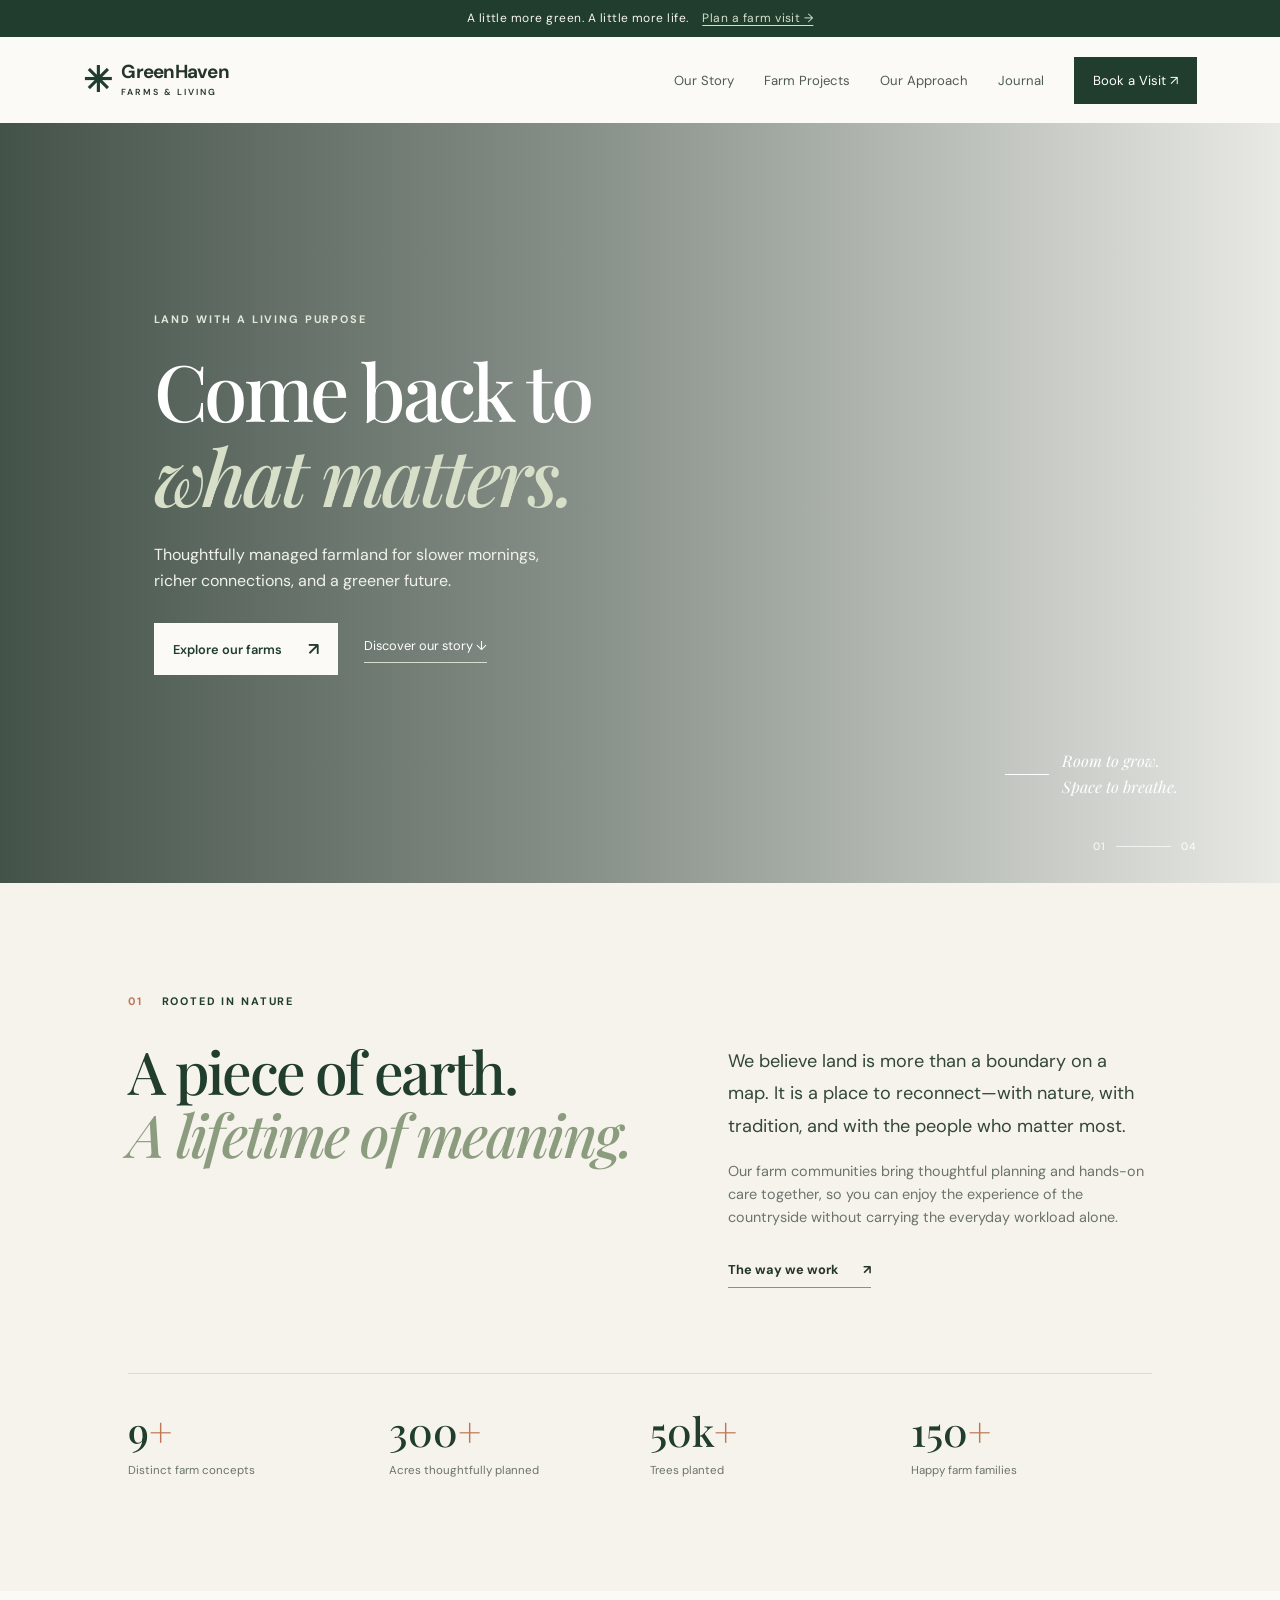
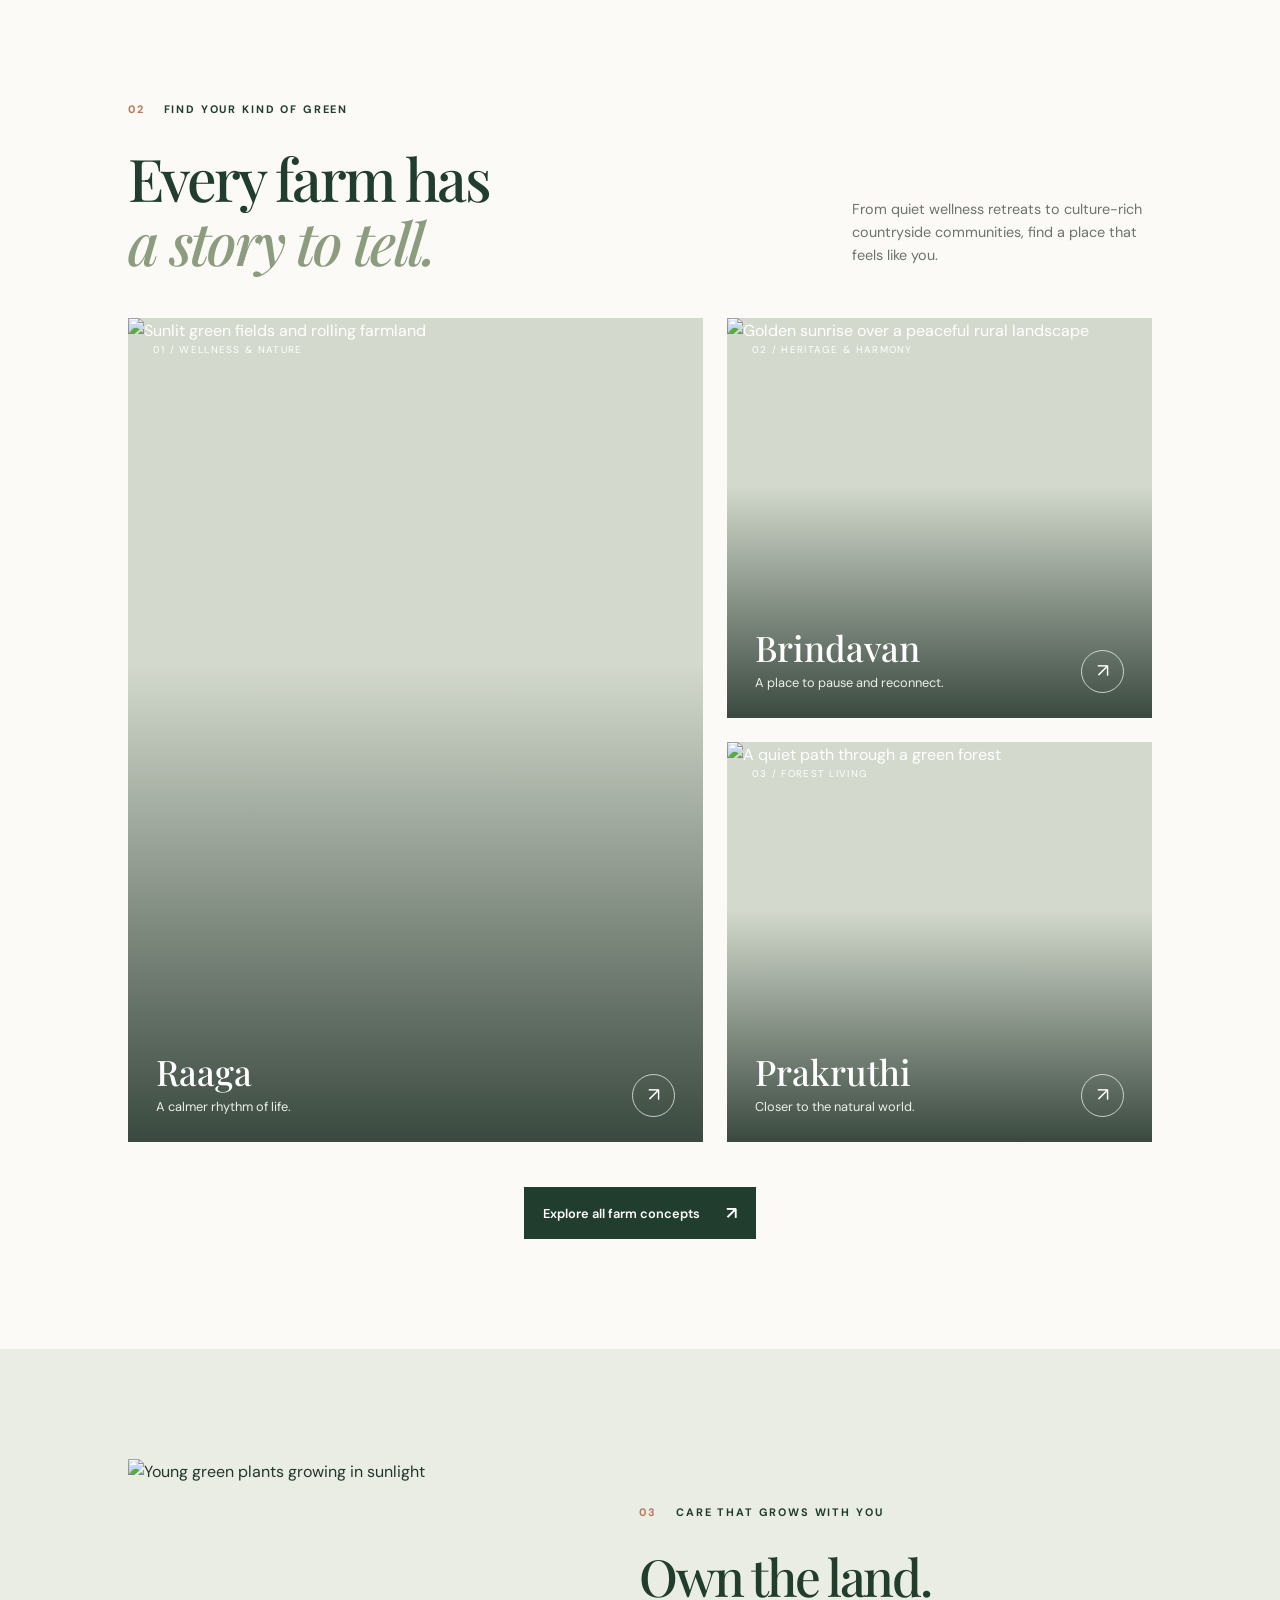
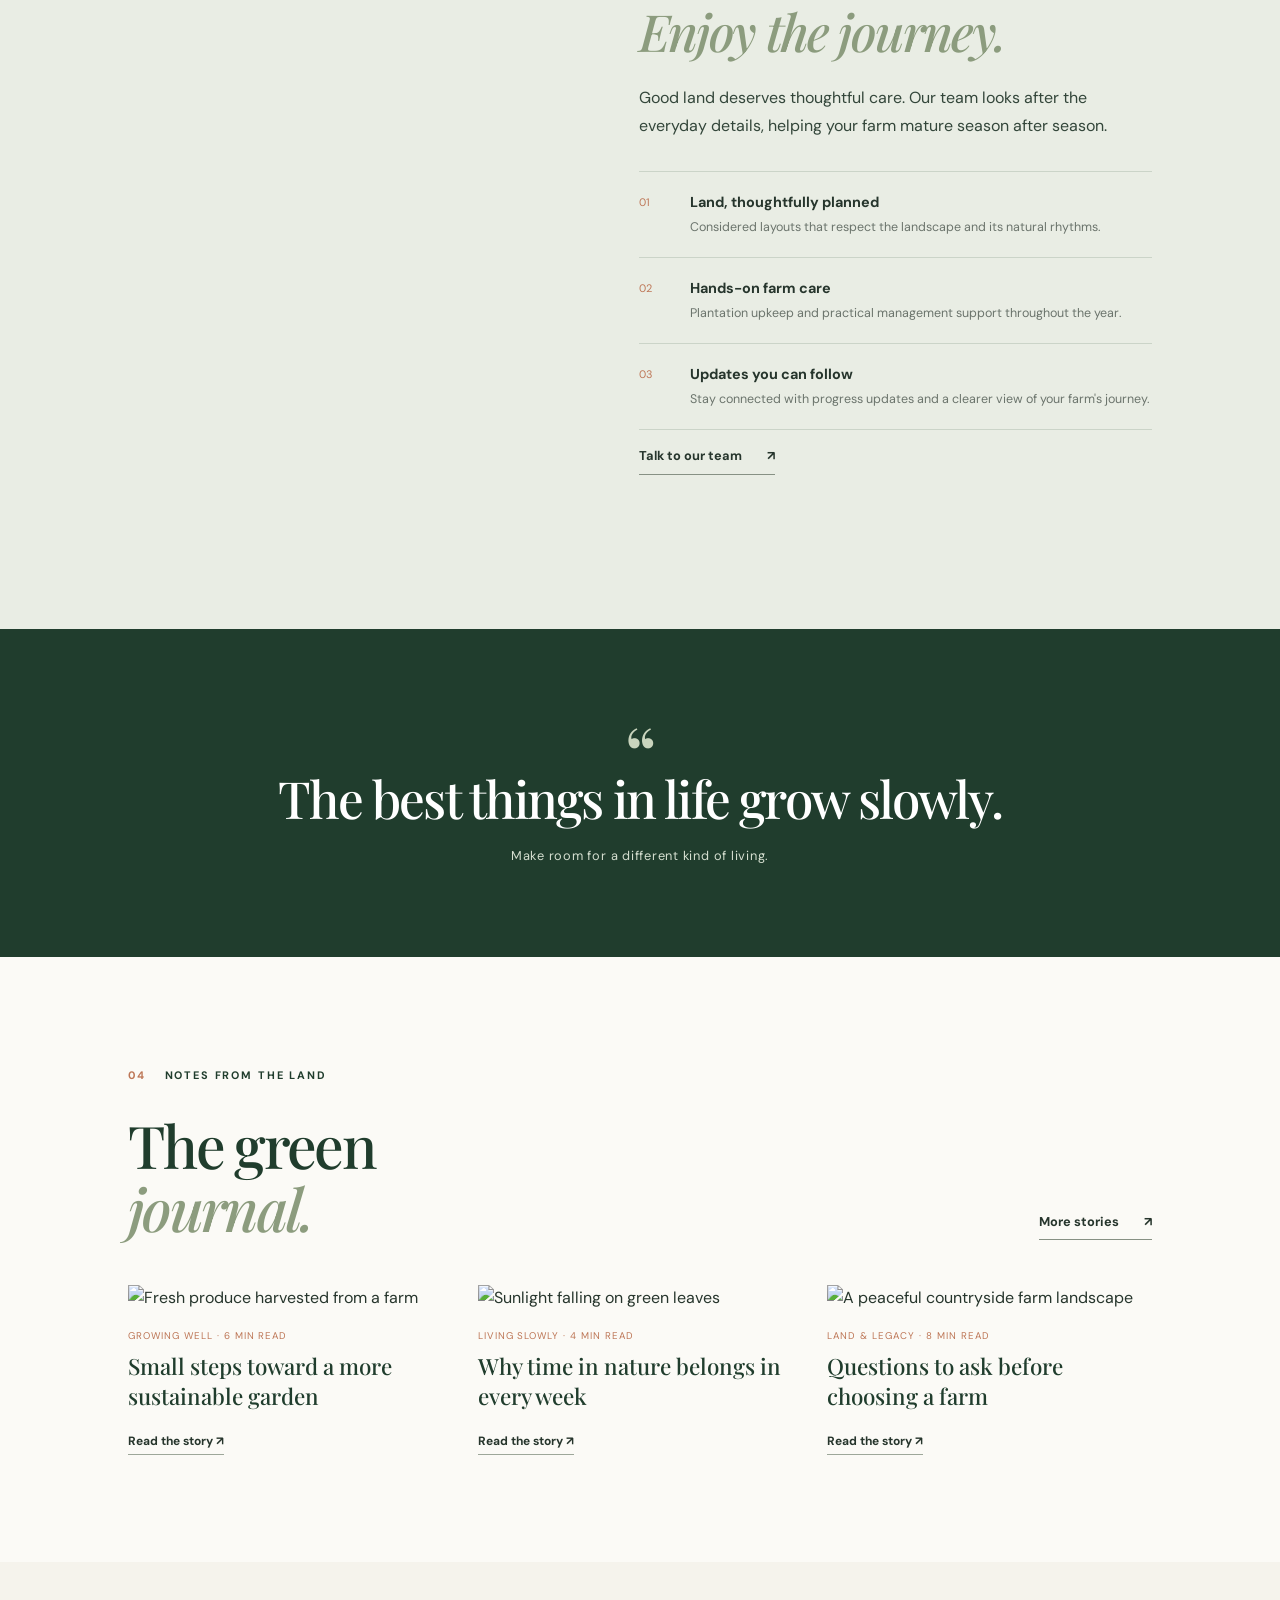
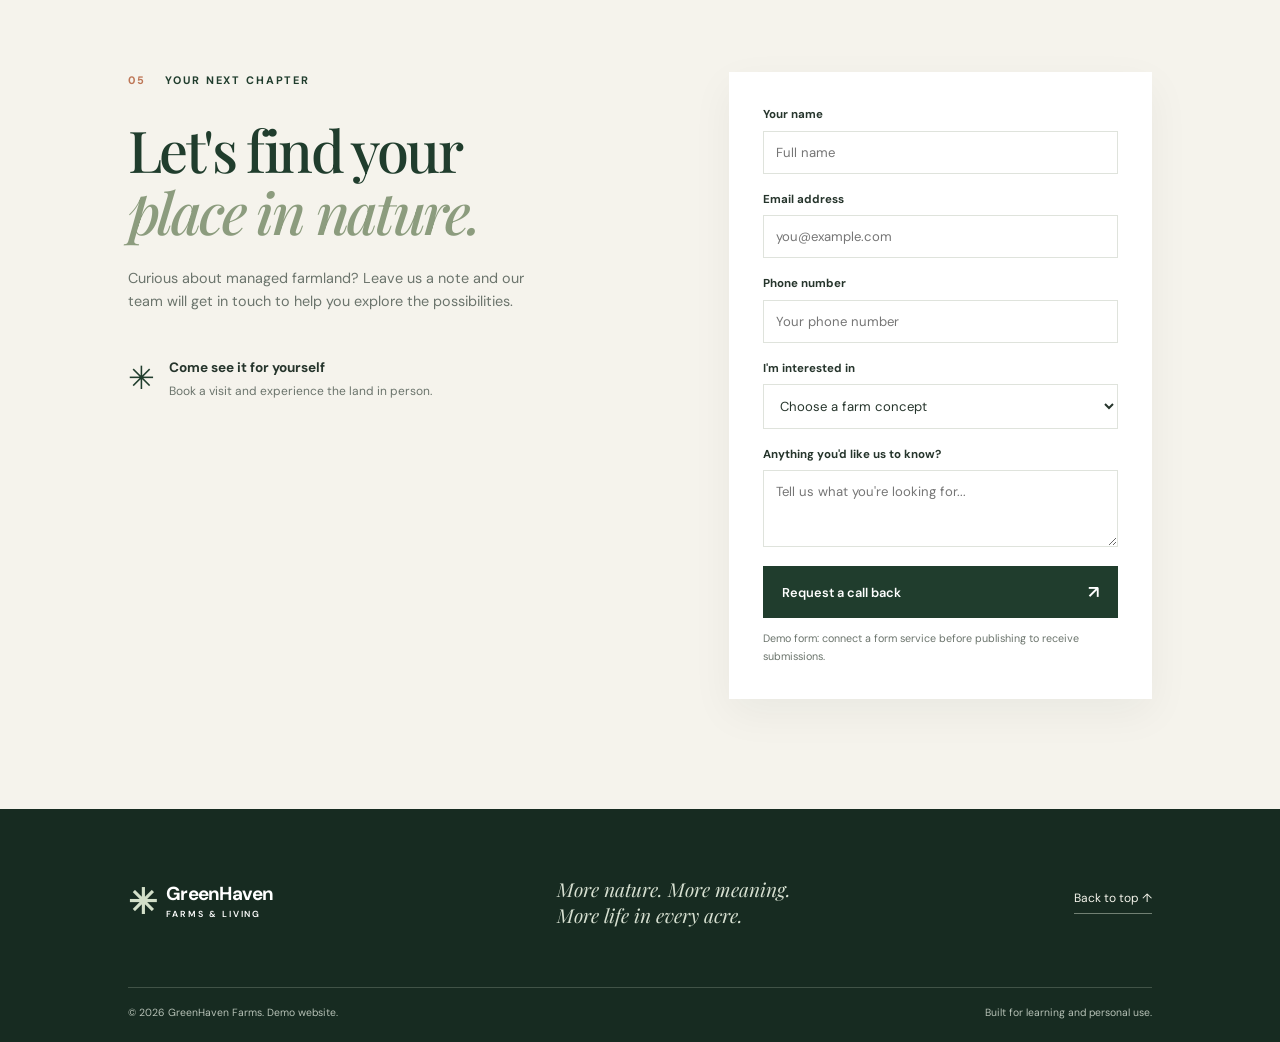
==== index.html @ 7ac8c63b "Add files via upload" ====
<!doctype html>
<html lang="en">
<head>
  <meta charset="utf-8">
  <meta name="viewport" content="width=device-width, initial-scale=1">
  <meta name="description" content="Discover thoughtfully managed farmland, nature-inspired living, and sustainable communities.">
  <title>GreenHaven Farms | A Life Closer to Nature</title>
  <link rel="preconnect" href="https://fonts.googleapis.com">
  <link rel="preconnect" href="https://fonts.gstatic.com" crossorigin>
  <link href="https://fonts.googleapis.com/css2?family=DM+Sans:wght@400;500;600;700&family=Playfair+Display:wght@500;600;700&display=swap" rel="stylesheet">
  <link rel="stylesheet" href="style.css">
</head>
<body>
  <div class="announcement">A little more green. A little more life. <a href="#contact">Plan a farm visit →</a></div>
  <header class="site-header">
    <a class="brand" href="#home" aria-label="GreenHaven Farms home"><span class="brand-mark">✳</span><span>GreenHaven<span class="brand-sub">FARMS & LIVING</span></span></a>
    <button class="menu-toggle" aria-label="Toggle navigation" aria-expanded="false">☰</button>
    <nav class="nav-links" aria-label="Main navigation">
      <a href="#story">Our Story</a><a href="#projects">Farm Projects</a><a href="#approach">Our Approach</a><a href="#journal">Journal</a><a class="nav-cta" href="#contact">Book a Visit ↗</a>
    </nav>
  </header>
  <main>
    <section class="hero" id="home">
      <div class="hero-overlay"></div>
      <div class="hero-content">
        <p class="eyebrow light">LAND WITH A LIVING PURPOSE</p>
        <h1>Come back to<br><em>what matters.</em></h1>
        <p class="hero-copy">Thoughtfully managed farmland for slower mornings, richer connections, and a greener future.</p>
        <div class="hero-actions"><a class="button button-light" href="#projects">Explore our farms <span>↗</span></a><a class="text-link light-link" href="#story">Discover our story ↓</a></div>
      </div>
      <div class="hero-note"><span class="note-line"></span><span>Room to grow.<br>Space to breathe.</span></div>
      <div class="hero-index">01 <span></span> 04</div>
    </section>

    <section class="intro section" id="story">
      <div class="section-kicker"><span>01</span> ROOTED IN NATURE</div>
      <div class="intro-grid"><div><h2>A piece of earth.<br><em>A lifetime of meaning.</em></h2></div><div class="intro-text"><p class="lead">We believe land is more than a boundary on a map. It is a place to reconnect—with nature, with tradition, and with the people who matter most.</p><p>Our farm communities bring thoughtful planning and hands-on care together, so you can enjoy the experience of the countryside without carrying the everyday workload alone.</p><a class="underlined-link" href="#approach">The way we work <span>↗</span></a></div></div>
      <div class="stats"><div><strong>9<span>+</span></strong><span>Distinct farm concepts</span></div><div><strong>300<span>+</span></strong><span>Acres thoughtfully planned</span></div><div><strong>50k<span>+</span></strong><span>Trees planted</span></div><div><strong>150<span>+</span></strong><span>Happy farm families</span></div></div>
    </section>

    <section class="projects section" id="projects">
      <div class="section-heading"><div><div class="section-kicker"><span>02</span> FIND YOUR KIND OF GREEN</div><h2>Every farm has<br><em>a story to tell.</em></h2></div><p>From quiet wellness retreats to culture-rich countryside communities, find a place that feels like you.</p></div>
      <div class="project-grid">
        <article class="project-card project-large"><img src="https://images.unsplash.com/photo-1500382017468-9049fed747ef?auto=format&fit=crop&w=1400&q=85" alt="Sunlit green fields and rolling farmland"><div class="project-label">01 / WELLNESS & NATURE</div><div class="project-info"><div><h3>Raaga</h3><p>A calmer rhythm of life.</p></div><a href="#contact" aria-label="Ask about Raaga">↗</a></div></article>
        <article class="project-card"><img src="https://images.unsplash.com/photo-1470252649378-9c29740c9fa8?auto=format&fit=crop&w=1000&q=85" alt="Golden sunrise over a peaceful rural landscape"><div class="project-label">02 / HERITAGE & HARMONY</div><div class="project-info"><div><h3>Brindavan</h3><p>A place to pause and reconnect.</p></div><a href="#contact" aria-label="Ask about Brindavan">↗</a></div></article>
        <article class="project-card"><img src="https://images.unsplash.com/photo-1448375240586-882707db888b?auto=format&fit=crop&w=1000&q=85" alt="A quiet path through a green forest"><div class="project-label">03 / FOREST LIVING</div><div class="project-info"><div><h3>Prakruthi</h3><p>Closer to the natural world.</p></div><a href="#contact" aria-label="Ask about Prakruthi">↗</a></div></article>
      </div>
      <div class="center-action"><a class="button button-dark" href="#contact">Explore all farm concepts <span>↗</span></a></div>
    </section>

    <section class="approach section" id="approach"><div class="approach-image"><img src="https://images.unsplash.com/photo-1501004318641-b39e6451bec6?auto=format&fit=crop&w=1200&q=85" alt="Young green plants growing in sunlight"></div><div class="approach-content"><div class="section-kicker"><span>03</span> CARE THAT GROWS WITH YOU</div><h2>Own the land.<br><em>Enjoy the journey.</em></h2><p class="lead">Good land deserves thoughtful care. Our team looks after the everyday details, helping your farm mature season after season.</p><div class="benefit-list"><div><span>01</span><div><h3>Land, thoughtfully planned</h3><p>Considered layouts that respect the landscape and its natural rhythms.</p></div></div><div><span>02</span><div><h3>Hands-on farm care</h3><p>Plantation upkeep and practical management support throughout the year.</p></div></div><div><span>03</span><div><h3>Updates you can follow</h3><p>Stay connected with progress updates and a clearer view of your farm's journey.</p></div></div></div><a class="underlined-link" href="#contact">Talk to our team <span>↗</span></a></div></section>

    <section class="quote-band"><div class="quote-symbol">“</div><blockquote>The best things in life grow slowly.</blockquote><p>Make room for a different kind of living.</p></section>

    <section class="journal section" id="journal"><div class="section-heading"><div><div class="section-kicker"><span>04</span> NOTES FROM THE LAND</div><h2>The green<br><em>journal.</em></h2></div><a class="underlined-link" href="#contact">More stories <span>↗</span></a></div><div class="journal-grid"><article><img src="https://images.unsplash.com/photo-1464226184884-fa280b87c399?auto=format&fit=crop&w=900&q=80" alt="Fresh produce harvested from a farm"><p class="article-meta">GROWING WELL · 6 MIN READ</p><h3>Small steps toward a more sustainable garden</h3><a href="#contact">Read the story ↗</a></article><article><img src="https://images.unsplash.com/photo-1497250681960-ef046c08a56e?auto=format&fit=crop&w=900&q=80" alt="Sunlight falling on green leaves"><p class="article-meta">LIVING SLOWLY · 4 MIN READ</p><h3>Why time in nature belongs in every week</h3><a href="#contact">Read the story ↗</a></article><article><img src="https://images.unsplash.com/photo-1500595046743-cd271d694d30?auto=format&fit=crop&w=900&q=80" alt="A peaceful countryside farm landscape"><p class="article-meta">LAND & LEGACY · 8 MIN READ</p><h3>Questions to ask before choosing a farm</h3><a href="#contact">Read the story ↗</a></article></div></section>

    <section class="contact section" id="contact"><div class="contact-copy"><div class="section-kicker"><span>05</span> YOUR NEXT CHAPTER</div><h2>Let's find your<br><em>place in nature.</em></h2><p>Curious about managed farmland? Leave us a note and our team will get in touch to help you explore the possibilities.</p><div class="contact-detail"><span>✳</span><div><strong>Come see it for yourself</strong><p>Book a visit and experience the land in person.</p></div></div></div><form class="contact-form" id="visit-form"><label for="name">Your name</label><input id="name" name="name" required placeholder="Full name"><label for="email">Email address</label><input id="email" name="email" type="email" required placeholder="you@example.com"><label for="phone">Phone number</label><input id="phone" name="phone" type="tel" placeholder="Your phone number"><label for="interest">I'm interested in</label><select id="interest" name="interest"><option value="">Choose a farm concept</option><option>Raaga</option><option>Brindavan</option><option>Prakruthi</option><option>Other / not sure yet</option></select><label for="message">Anything you'd like us to know?</label><textarea id="message" name="message" rows="3" placeholder="Tell us what you're looking for..."></textarea><button class="button button-dark form-submit" type="submit">Request a call back <span>↗</span></button><p class="form-note" id="form-note">Demo form: connect a form service before publishing to receive submissions.</p></form></section>
  </main>
  <footer class="footer"><div class="footer-top"><a class="brand brand-footer" href="#home"><span class="brand-mark">✳</span><span>GreenHaven<span class="brand-sub">FARMS & LIVING</span></span></a><p>More nature. More meaning.<br>More life in every acre.</p><a class="back-top" href="#home">Back to top ↑</a></div><div class="footer-bottom"><span>© <span id="year"></span> GreenHaven Farms. Demo website.</span><span>Built for learning and personal use.</span></div></footer>
  <script src="script.js"></script>
</body>
</html>
---- style.css ----
:root{--forest:#203d2d;--deep:#172b21;--sage:#dce4d5;--cream:#f5f3ec;--paper:#fbfaf6;--clay:#bd7656;--ink:#26352c;--muted:#6b746c;--line:#d8ddd4;--serif:'Playfair Display',Georgia,serif;--sans:'DM Sans',Arial,sans-serif}*{box-sizing:border-box}html{scroll-behavior:smooth}body{margin:0;background:var(--paper);color:var(--ink);font-family:var(--sans);line-height:1.6}a{color:inherit;text-decoration:none}.announcement{background:var(--forest);color:#f7f5ed;text-align:center;font-size:.75rem;letter-spacing:.04em;padding:9px 16px}.announcement a{margin-left:10px;color:#d6e0cb;text-decoration:underline;text-underline-offset:3px}.site-header{height:86px;padding:0 6.5%;display:flex;align-items:center;justify-content:space-between;background:var(--paper);position:relative;z-index:5}.brand{display:flex;gap:10px;align-items:center;font-weight:700;font-size:1.18rem;letter-spacing:-.04em;line-height:1.1}.brand-mark{display:grid;place-items:center;color:var(--forest);font-size:2.2rem}.brand-sub{display:block;font-size:.55rem;letter-spacing:.22em;font-weight:600;margin-top:5px}.nav-links{display:flex;align-items:center;gap:30px;font-size:.82rem}.nav-links>a:not(.nav-cta){color:#4e5b51}.nav-links>a:hover,.underlined-link:hover{color:var(--clay)}.nav-cta{background:var(--forest);color:white;padding:13px 19px}.menu-toggle{display:none;border:0;background:none;font-size:1.6rem;color:var(--forest)}.hero{min-height:640px;height:min(77vw,760px);max-height:800px;position:relative;background:url('https://images.unsplash.com/photo-1470071459604-3b5ec3a7fe05?auto=format&fit=crop&w=2200&q=90') center 53%/cover;display:flex;align-items:center;color:white}.hero-overlay{position:absolute;inset:0;background:linear-gradient(90deg,rgba(16,35,24,.78) 0%,rgba(16,35,24,.49) 46%,rgba(16,35,24,.08) 100%)}.hero-content{position:relative;margin-left:12%;max-width:610px;padding:60px 24px 80px 0}.eyebrow,.section-kicker{font-size:.68rem;letter-spacing:.17em;font-weight:700}.eyebrow{color:#e2e8d9;margin:0 0 20px}.hero h1,.section h2{font-family:var(--serif);font-weight:500;letter-spacing:-.045em;line-height:1.08;font-size:clamp(3.3rem,6.1vw,6rem);margin:0}.hero h1 em,.section h2 em{font-weight:500;color:#d7dfc8}.hero-copy{font-size:1rem;max-width:420px;color:#f1f2e9;margin:25px 0 30px}.hero-actions{display:flex;align-items:center;gap:26px;flex-wrap:wrap}.button{display:inline-flex;align-items:center;justify-content:space-between;gap:26px;padding:15px 19px;font:600 .8rem var(--sans);border:0;cursor:pointer;transition:transform .2s,background .2s}.button:hover{transform:translateY(-2px)}.button-light{background:var(--paper);color:var(--forest)}.button-dark{background:var(--forest);color:white}.button span{font-size:1.1rem}.text-link{font-size:.8rem;border-bottom:1px solid;padding-bottom:5px}.light-link{border-color:#d6dece;color:white}.hero-note{position:absolute;right:8%;bottom:11%;display:flex;align-items:center;gap:13px;font-family:var(--serif);font-style:italic;font-size:1rem}.note-line{width:44px;height:1px;background:#fff}.hero-index{position:absolute;right:6.5%;bottom:28px;font-size:.67rem;letter-spacing:.1em;display:flex;align-items:center;gap:10px}.hero-index span{width:55px;height:1px;background:rgba(255,255,255,.7)}.section{padding:110px 10%}.intro{background:var(--cream)}.section-kicker{color:var(--forest);margin-bottom:28px}.section-kicker span{color:var(--clay);margin-right:14px}.intro-grid{display:grid;grid-template-columns:1.1fr .9fr;gap:8%;align-items:start}.section h2{font-size:clamp(2.6rem,4.6vw,4.7rem);color:var(--forest)}.section h2 em{color:#8c9c7e}.intro-text{padding-top:6px;max-width:500px}.lead{font-size:1.13rem;line-height:1.8;color:#33463a;margin-top:0}.intro-text>p:not(.lead){color:var(--muted);font-size:.9rem}.underlined-link{display:inline-flex;gap:25px;align-items:center;margin-top:16px;padding-bottom:7px;border-bottom:1px solid #879184;font-size:.8rem;font-weight:700}.stats{display:grid;grid-template-columns:repeat(4,1fr);margin-top:85px;border-top:1px solid var(--line);padding-top:30px;gap:20px}.stats div{display:flex;flex-direction:column;gap:5px}.stats strong{font:500 2.5rem var(--serif);color:var(--forest)}.stats strong span{color:var(--clay)}.stats div>span{font-size:.72rem;color:var(--muted)}.projects{background:var(--paper)}.section-heading{display:flex;justify-content:space-between;align-items:end;gap:35px;margin-bottom:45px}.section-heading>p{max-width:300px;color:var(--muted);font-size:.9rem;margin:0 0 6px}.project-grid{display:grid;grid-template-columns:1.15fr .85fr;gap:24px}.project-card{height:400px;position:relative;overflow:hidden;background:#d3d9cd;color:white}.project-large{grid-row:span 2;height:824px}.project-card:after{content:"";position:absolute;inset:0;background:linear-gradient(0deg,rgba(15,33,23,.78),transparent 58%)}.project-card img{width:100%;height:100%;object-fit:cover;transition:transform .6s}.project-card:hover img{transform:scale(1.04)}.project-label{position:absolute;z-index:1;top:24px;left:25px;font-size:.62rem;letter-spacing:.13em}.project-info{position:absolute;z-index:1;bottom:25px;left:28px;right:28px;display:flex;align-items:end;justify-content:space-between}.project-info h3{font:500 2.2rem var(--serif);margin:0}.project-info p{font-size:.8rem;margin:2px 0 0;color:#edf0e9}.project-info>a{border:1px solid rgba(255,255,255,.7);width:43px;height:43px;display:grid;place-items:center;border-radius:50%;font-size:1.2rem;transition:background .2s}.project-info>a:hover{background:white;color:var(--forest)}.center-action{text-align:center;margin-top:45px}.approach{background:#e9ede4;display:grid;grid-template-columns:.9fr 1.1fr;gap:9%;align-items:center}.approach-image{height:660px;position:relative}.approach-image img{width:100%;height:100%;object-fit:cover}.approach-content h2{font-size:clamp(2.7rem,4vw,4.2rem)}.approach-content>.lead{margin:24px 0 30px;font-size:1rem}.benefit-list{border-top:1px solid #cbd4c8;margin-top:28px}.benefit-list>div{display:grid;grid-template-columns:36px 1fr;gap:15px;padding:19px 0;border-bottom:1px solid #cbd4c8}.benefit-list>div>span{font-size:.68rem;color:var(--clay);padding-top:3px}.benefit-list h3{font-size:.9rem;margin:0 0 4px}.benefit-list p{font-size:.78rem;color:var(--muted);margin:0}.quote-band{text-align:center;background:var(--forest);color:white;padding:70px 20px 78px}.quote-symbol{font:5rem var(--serif);height:65px;color:#c9d4bd}.quote-band blockquote{font:500 clamp(2rem,4vw,3.8rem) var(--serif);letter-spacing:-.035em;margin:0 auto 14px}.quote-band p{color:#d5dfd0;font-size:.8rem;letter-spacing:.06em}.journal{background:var(--paper)}.journal .section-heading{align-items:end}.journal-grid{display:grid;grid-template-columns:repeat(3,1fr);gap:25px}.journal-grid article img{width:100%;height:230px;object-fit:cover}.article-meta{font-size:.61rem;letter-spacing:.1em;color:var(--clay);margin:17px 0 8px}.journal-grid h3{font:500 1.4rem/1.35 var(--serif);color:var(--forest);margin:0 0 15px}.journal-grid article>a{font-size:.75rem;font-weight:700;border-bottom:1px solid #9da79a;padding-bottom:5px}.contact{background:var(--cream);display:grid;grid-template-columns:1fr .85fr;gap:10%;align-items:start}.contact-copy h2{font-size:clamp(2.7rem,4.5vw,4.5rem)}.contact-copy>p{max-width:430px;color:var(--muted);font-size:.9rem;margin:25px 0 40px}.contact-detail{display:flex;align-items:center;gap:14px}.contact-detail>span{color:var(--forest);font-size:2rem}.contact-detail strong{font-size:.85rem}.contact-detail p{font-size:.75rem;color:var(--muted);margin:2px 0}.contact-form{background:white;padding:34px;box-shadow:0 14px 40px rgba(25,47,32,.05);display:flex;flex-direction:column}.contact-form label{font-size:.72rem;font-weight:700;margin:0 0 6px}.contact-form input,.contact-form select,.contact-form textarea{font:400 .82rem var(--sans);width:100%;border:1px solid #dfe3dc;background:#fff;padding:12px;margin-bottom:17px;border-radius:0;color:var(--ink)}.contact-form input:focus,.contact-form select:focus,.contact-form textarea:focus{outline:1px solid #82967b}.contact-form textarea{resize:vertical}.form-submit{width:100%;margin-top:2px}.form-note{font-size:.67rem;color:var(--muted);margin:12px 0 0}.footer{background:var(--deep);color:#f4f4eb;padding:48px 10% 20px}.footer-top{display:flex;align-items:center;justify-content:space-between;padding-bottom:40px}.brand-footer{color:white}.brand-footer .brand-mark{color:#d3dfc9}.footer-top>p{font:italic 1.2rem var(--serif);color:#d6dfd0}.back-top{font-size:.75rem;border-bottom:1px solid #718073;padding-bottom:5px}.footer-bottom{border-top:1px solid #415347;padding-top:17px;display:flex;justify-content:space-between;gap:20px;font-size:.65rem;color:#b6c1b6}
@media(max-width:900px){.site-header{padding:0 5%;height:76px}.menu-toggle{display:block}.nav-links{display:none;position:absolute;top:76px;left:0;right:0;background:var(--paper);padding:20px 5% 28px;box-shadow:0 12px 20px #10271815;flex-direction:column;align-items:stretch;gap:18px}.nav-links.open{display:flex}.nav-cta{text-align:center}.hero{min-height:620px}.hero-content{margin-left:8%;padding-right:8%}.section{padding:80px 7%}.intro-grid,.approach,.contact{grid-template-columns:1fr;gap:35px}.intro-text{max-width:700px}.stats{margin-top:55px}.approach-image{height:430px;order:2}.approach-content{order:1}.project-large{height:680px}.project-card{height:330px}.project-grid{gap:16px}.journal-grid{gap:16px}.journal-grid article img{height:180px}.contact{gap:45px}}
@media(max-width:600px){.announcement{font-size:.65rem}.site-header{height:70px}.nav-links{top:70px}.brand{font-size:1rem}.brand-mark{font-size:1.8rem}.hero{height:690px;min-height:0;background-position:58% center}.hero-overlay{background:linear-gradient(90deg,rgba(16,35,24,.8),rgba(16,35,24,.3))}.hero-content{margin-left:7%;padding:40px 6% 65px 0}.hero h1{font-size:3.7rem}.hero-copy{font-size:.92rem}.hero-note{right:7%;bottom:7%;font-size:.8rem}.hero-index{display:none}.section{padding:65px 6%}.section h2{font-size:2.8rem}.intro-grid{gap:20px}.lead{font-size:1rem}.stats{grid-template-columns:repeat(2,1fr);row-gap:28px;margin-top:45px}.stats strong{font-size:2.2rem}.section-heading{display:block}.section-heading>p{margin-top:20px}.project-grid{grid-template-columns:1fr}.project-large{grid-row:auto;height:470px}.project-card{height:360px}.project-info{left:20px;right:20px;bottom:20px}.approach-image{height:340px}.quote-band{padding:55px 18px}.journal-grid{grid-template-columns:1fr;gap:35px}.journal-grid article img{height:240px}.journal .section-heading .underlined-link{margin-top:22px}.contact-form{padding:23px}.footer{padding:38px 6% 18px}.footer-top{align-items:flex-start;gap:20px;flex-wrap:wrap}.footer-top>p{font-size:1rem}.footer-bottom{flex-direction:column;gap:6px}.hero-actions{gap:17px}}
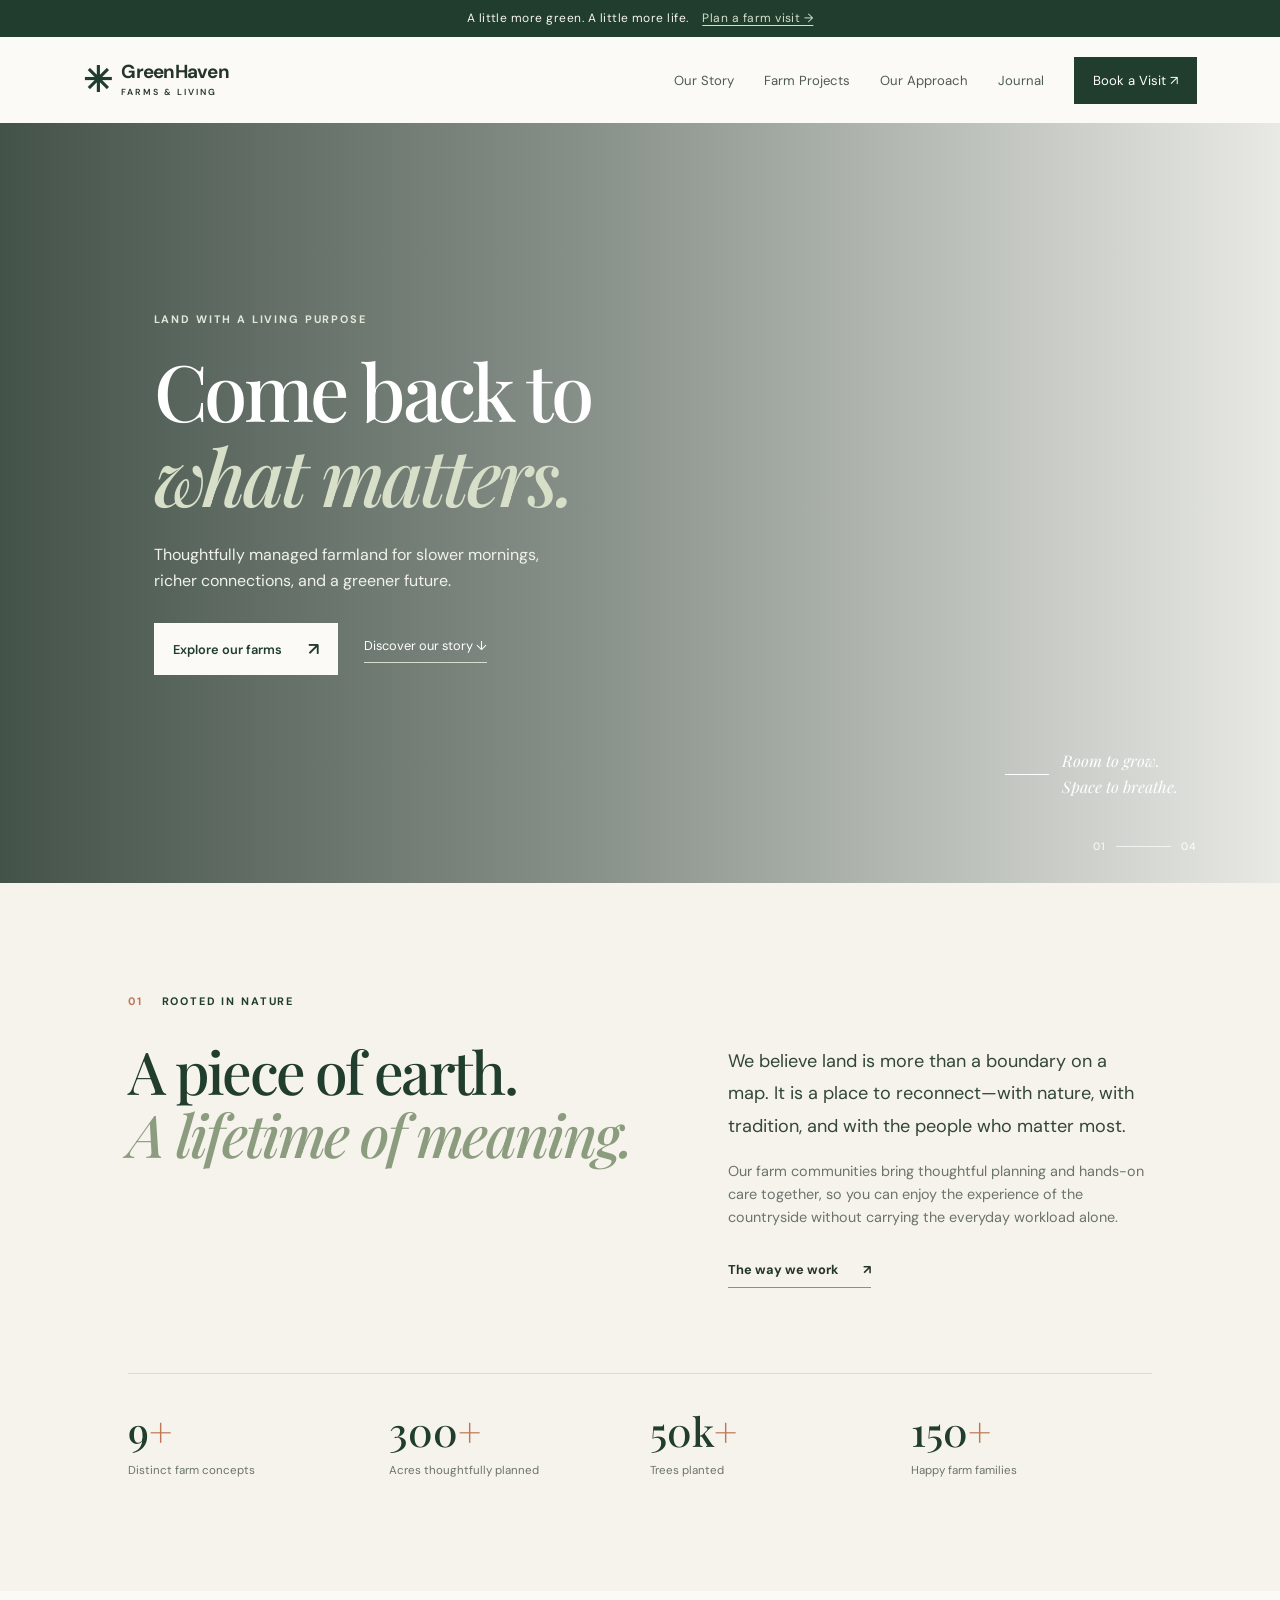
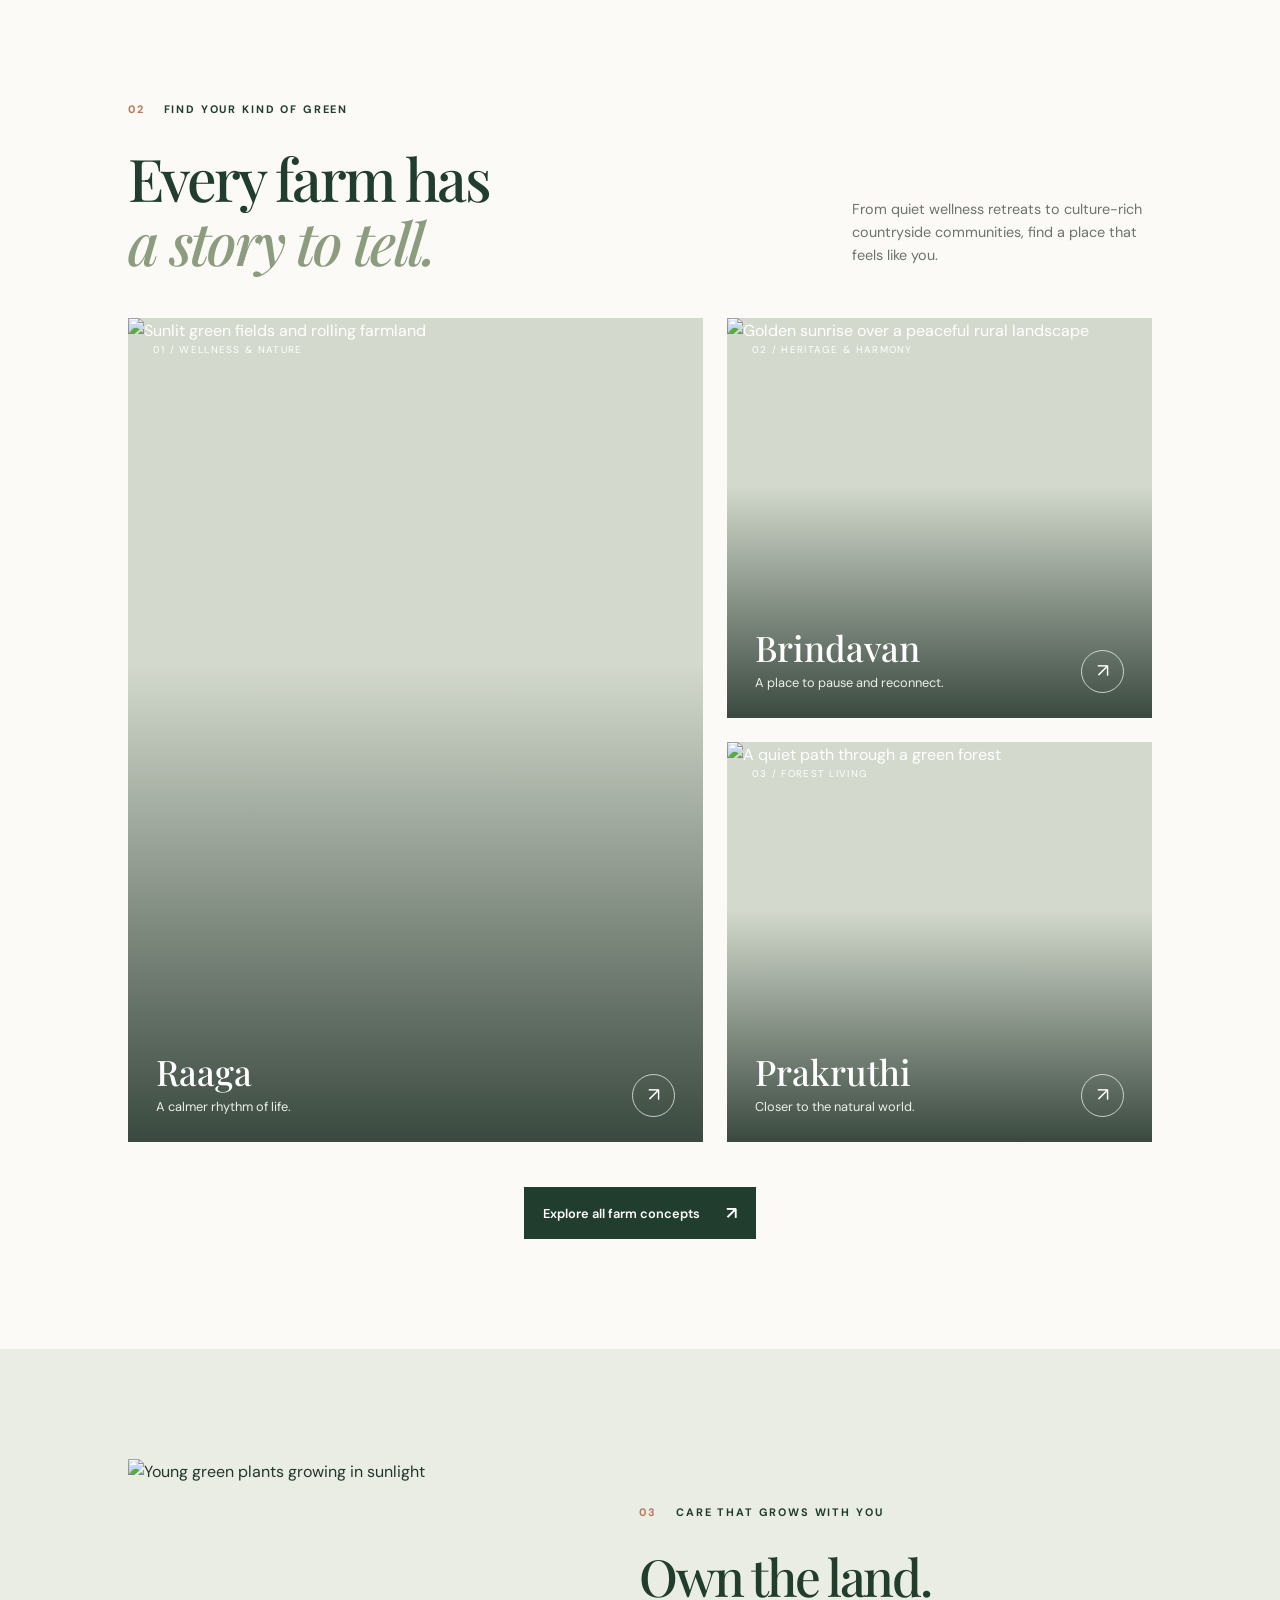
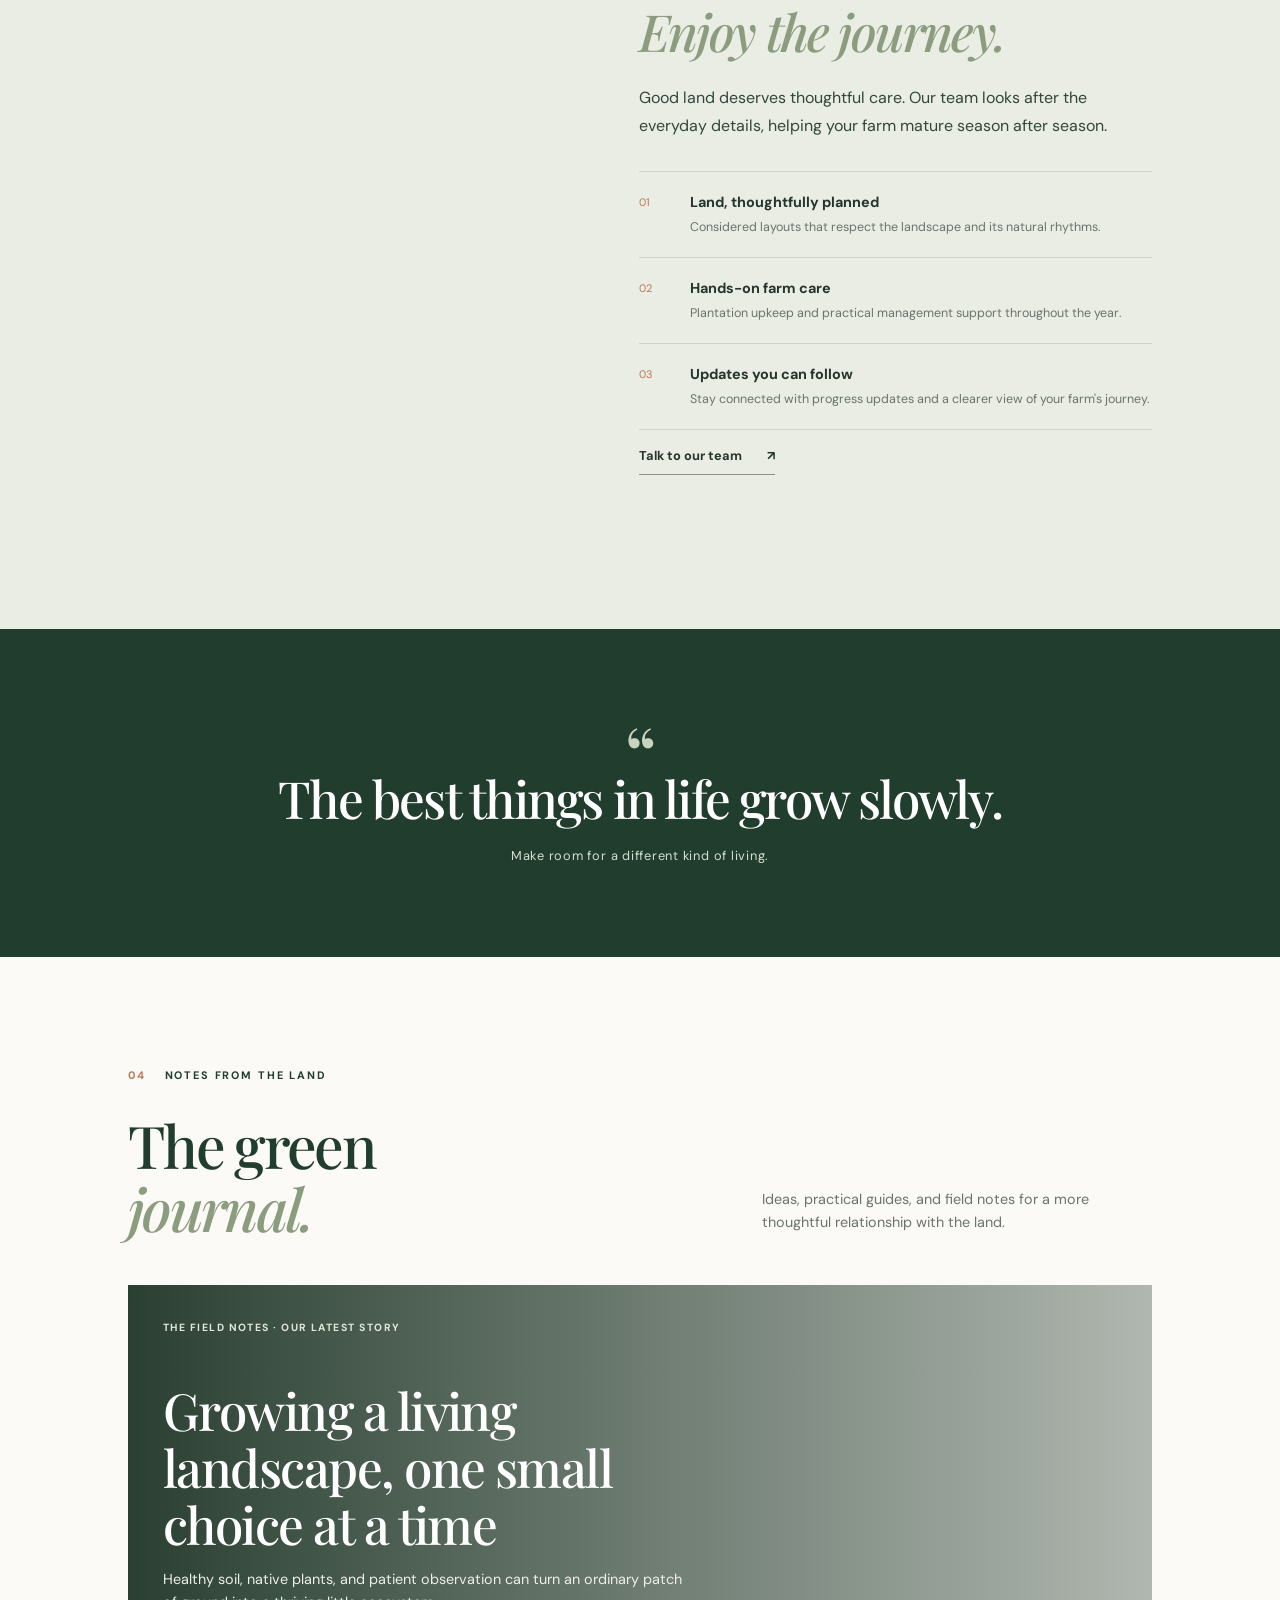
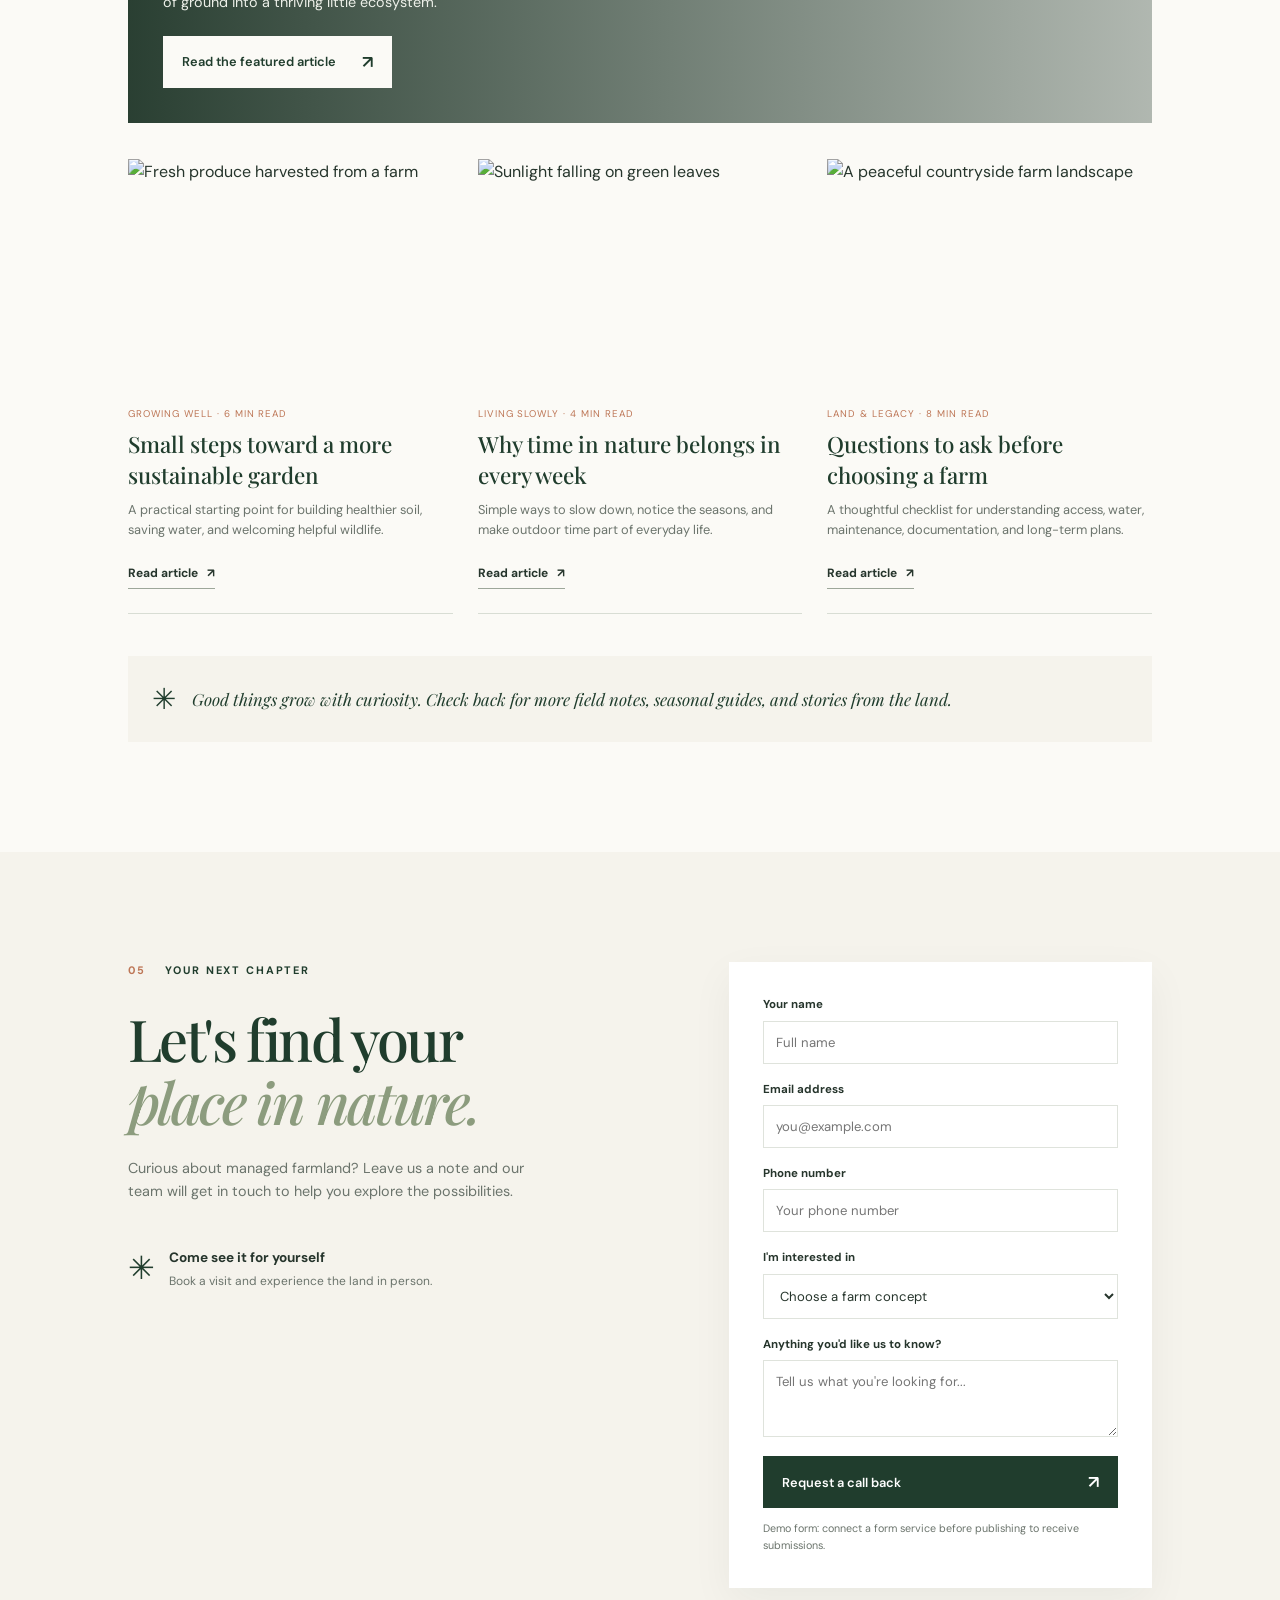
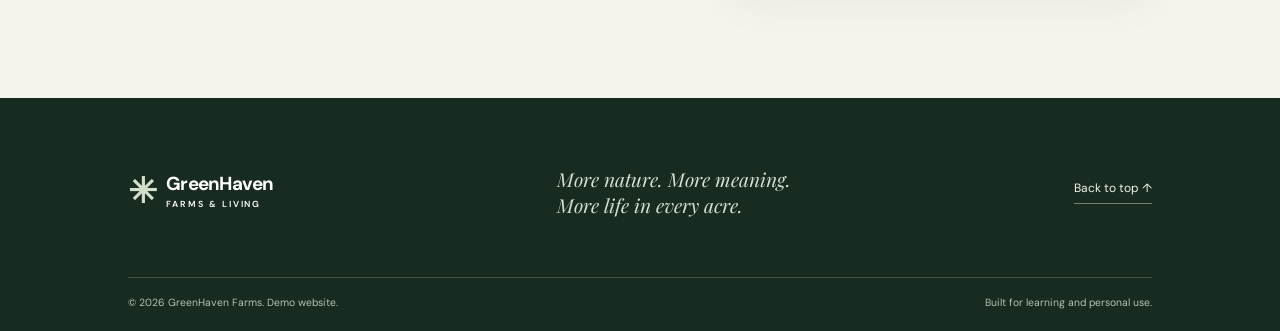
==== commit 452d93a2: "Add files via upload" ====
--- a/index.html
+++ b/index.html
@@ -52,7 +52,7 @@
 
     <section class="quote-band"><div class="quote-symbol">“</div><blockquote>The best things in life grow slowly.</blockquote><p>Make room for a different kind of living.</p></section>
 
-    <section class="journal section" id="journal"><div class="section-heading"><div><div class="section-kicker"><span>04</span> NOTES FROM THE LAND</div><h2>The green<br><em>journal.</em></h2></div><a class="underlined-link" href="#contact">More stories <span>↗</span></a></div><div class="journal-grid"><article><img src="https://images.unsplash.com/photo-1464226184884-fa280b87c399?auto=format&fit=crop&w=900&q=80" alt="Fresh produce harvested from a farm"><p class="article-meta">GROWING WELL · 6 MIN READ</p><h3>Small steps toward a more sustainable garden</h3><a href="#contact">Read the story ↗</a></article><article><img src="https://images.unsplash.com/photo-1497250681960-ef046c08a56e?auto=format&fit=crop&w=900&q=80" alt="Sunlight falling on green leaves"><p class="article-meta">LIVING SLOWLY · 4 MIN READ</p><h3>Why time in nature belongs in every week</h3><a href="#contact">Read the story ↗</a></article><article><img src="https://images.unsplash.com/photo-1500595046743-cd271d694d30?auto=format&fit=crop&w=900&q=80" alt="A peaceful countryside farm landscape"><p class="article-meta">LAND & LEGACY · 8 MIN READ</p><h3>Questions to ask before choosing a farm</h3><a href="#contact">Read the story ↗</a></article></div></section>
+    <section class="journal section" id="journal"><div class="section-heading"><div><div class="section-kicker"><span>04</span> NOTES FROM THE LAND</div><h2>The green<br><em>journal.</em></h2></div><p>Ideas, practical guides, and field notes for a more thoughtful relationship with the land.</p></div><div class="journal-feature"><span class="feature-label">THE FIELD NOTES · OUR LATEST STORY</span><div><h3>Growing a living landscape, one small choice at a time</h3><p>Healthy soil, native plants, and patient observation can turn an ordinary patch of ground into a thriving little ecosystem.</p><a class="button button-light" href="story-sustainable-garden.html">Read the featured article <span>↗</span></a></div></div><div class="journal-grid"><article class="journal-card"><img src="https://images.unsplash.com/photo-1464226184884-fa280b87c399?auto=format&fit=crop&w=900&q=80" alt="Fresh produce harvested from a farm"><p class="article-meta">GROWING WELL · 6 MIN READ</p><h3>Small steps toward a more sustainable garden</h3><p class="article-excerpt">A practical starting point for building healthier soil, saving water, and welcoming helpful wildlife.</p><a href="story-sustainable-garden.html">Read article <span>↗</span></a></article><article class="journal-card"><img src="https://images.unsplash.com/photo-1497250681960-ef046c08a56e?auto=format&fit=crop&w=900&q=80" alt="Sunlight falling on green leaves"><p class="article-meta">LIVING SLOWLY · 4 MIN READ</p><h3>Why time in nature belongs in every week</h3><p class="article-excerpt">Simple ways to slow down, notice the seasons, and make outdoor time part of everyday life.</p><a href="story-time-in-nature.html">Read article <span>↗</span></a></article><article class="journal-card"><img src="https://images.unsplash.com/photo-1500595046743-cd271d694d30?auto=format&fit=crop&w=900&q=80" alt="A peaceful countryside farm landscape"><p class="article-meta">LAND & LEGACY · 8 MIN READ</p><h3>Questions to ask before choosing a farm</h3><p class="article-excerpt">A thoughtful checklist for understanding access, water, maintenance, documentation, and long-term plans.</p><a href="story-choosing-a-farm.html">Read article <span>↗</span></a></article></div><div class="journal-bottom-note"><span>✳</span><p>Good things grow with curiosity. Check back for more field notes, seasonal guides, and stories from the land.</p></div></section>
 
     <section class="contact section" id="contact"><div class="contact-copy"><div class="section-kicker"><span>05</span> YOUR NEXT CHAPTER</div><h2>Let's find your<br><em>place in nature.</em></h2><p>Curious about managed farmland? Leave us a note and our team will get in touch to help you explore the possibilities.</p><div class="contact-detail"><span>✳</span><div><strong>Come see it for yourself</strong><p>Book a visit and experience the land in person.</p></div></div></div><form class="contact-form" id="visit-form"><label for="name">Your name</label><input id="name" name="name" required placeholder="Full name"><label for="email">Email address</label><input id="email" name="email" type="email" required placeholder="you@example.com"><label for="phone">Phone number</label><input id="phone" name="phone" type="tel" placeholder="Your phone number"><label for="interest">I'm interested in</label><select id="interest" name="interest"><option value="">Choose a farm concept</option><option>Raaga</option><option>Brindavan</option><option>Prakruthi</option><option>Other / not sure yet</option></select><label for="message">Anything you'd like us to know?</label><textarea id="message" name="message" rows="3" placeholder="Tell us what you're looking for..."></textarea><button class="button button-dark form-submit" type="submit">Request a call back <span>↗</span></button><p class="form-note" id="form-note">Demo form: connect a form service before publishing to receive submissions.</p></form></section>
   </main>
--- a/style.css
+++ b/style.css
@@ -1,3 +1,7 @@
 :root{--forest:#203d2d;--deep:#172b21;--sage:#dce4d5;--cream:#f5f3ec;--paper:#fbfaf6;--clay:#bd7656;--ink:#26352c;--muted:#6b746c;--line:#d8ddd4;--serif:'Playfair Display',Georgia,serif;--sans:'DM Sans',Arial,sans-serif}*{box-sizing:border-box}html{scroll-behavior:smooth}body{margin:0;background:var(--paper);color:var(--ink);font-family:var(--sans);line-height:1.6}a{color:inherit;text-decoration:none}.announcement{background:var(--forest);color:#f7f5ed;text-align:center;font-size:.75rem;letter-spacing:.04em;padding:9px 16px}.announcement a{margin-left:10px;color:#d6e0cb;text-decoration:underline;text-underline-offset:3px}.site-header{height:86px;padding:0 6.5%;display:flex;align-items:center;justify-content:space-between;background:var(--paper);position:relative;z-index:5}.brand{display:flex;gap:10px;align-items:center;font-weight:700;font-size:1.18rem;letter-spacing:-.04em;line-height:1.1}.brand-mark{display:grid;place-items:center;color:var(--forest);font-size:2.2rem}.brand-sub{display:block;font-size:.55rem;letter-spacing:.22em;font-weight:600;margin-top:5px}.nav-links{display:flex;align-items:center;gap:30px;font-size:.82rem}.nav-links>a:not(.nav-cta){color:#4e5b51}.nav-links>a:hover,.underlined-link:hover{color:var(--clay)}.nav-cta{background:var(--forest);color:white;padding:13px 19px}.menu-toggle{display:none;border:0;background:none;font-size:1.6rem;color:var(--forest)}.hero{min-height:640px;height:min(77vw,760px);max-height:800px;position:relative;background:url('https://images.unsplash.com/photo-1470071459604-3b5ec3a7fe05?auto=format&fit=crop&w=2200&q=90') center 53%/cover;display:flex;align-items:center;color:white}.hero-overlay{position:absolute;inset:0;background:linear-gradient(90deg,rgba(16,35,24,.78) 0%,rgba(16,35,24,.49) 46%,rgba(16,35,24,.08) 100%)}.hero-content{position:relative;margin-left:12%;max-width:610px;padding:60px 24px 80px 0}.eyebrow,.section-kicker{font-size:.68rem;letter-spacing:.17em;font-weight:700}.eyebrow{color:#e2e8d9;margin:0 0 20px}.hero h1,.section h2{font-family:var(--serif);font-weight:500;letter-spacing:-.045em;line-height:1.08;font-size:clamp(3.3rem,6.1vw,6rem);margin:0}.hero h1 em,.section h2 em{font-weight:500;color:#d7dfc8}.hero-copy{font-size:1rem;max-width:420px;color:#f1f2e9;margin:25px 0 30px}.hero-actions{display:flex;align-items:center;gap:26px;flex-wrap:wrap}.button{display:inline-flex;align-items:center;justify-content:space-between;gap:26px;padding:15px 19px;font:600 .8rem var(--sans);border:0;cursor:pointer;transition:transform .2s,background .2s}.button:hover{transform:translateY(-2px)}.button-light{background:var(--paper);color:var(--forest)}.button-dark{background:var(--forest);color:white}.button span{font-size:1.1rem}.text-link{font-size:.8rem;border-bottom:1px solid;padding-bottom:5px}.light-link{border-color:#d6dece;color:white}.hero-note{position:absolute;right:8%;bottom:11%;display:flex;align-items:center;gap:13px;font-family:var(--serif);font-style:italic;font-size:1rem}.note-line{width:44px;height:1px;background:#fff}.hero-index{position:absolute;right:6.5%;bottom:28px;font-size:.67rem;letter-spacing:.1em;display:flex;align-items:center;gap:10px}.hero-index span{width:55px;height:1px;background:rgba(255,255,255,.7)}.section{padding:110px 10%}.intro{background:var(--cream)}.section-kicker{color:var(--forest);margin-bottom:28px}.section-kicker span{color:var(--clay);margin-right:14px}.intro-grid{display:grid;grid-template-columns:1.1fr .9fr;gap:8%;align-items:start}.section h2{font-size:clamp(2.6rem,4.6vw,4.7rem);color:var(--forest)}.section h2 em{color:#8c9c7e}.intro-text{padding-top:6px;max-width:500px}.lead{font-size:1.13rem;line-height:1.8;color:#33463a;margin-top:0}.intro-text>p:not(.lead){color:var(--muted);font-size:.9rem}.underlined-link{display:inline-flex;gap:25px;align-items:center;margin-top:16px;padding-bottom:7px;border-bottom:1px solid #879184;font-size:.8rem;font-weight:700}.stats{display:grid;grid-template-columns:repeat(4,1fr);margin-top:85px;border-top:1px solid var(--line);padding-top:30px;gap:20px}.stats div{display:flex;flex-direction:column;gap:5px}.stats strong{font:500 2.5rem var(--serif);color:var(--forest)}.stats strong span{color:var(--clay)}.stats div>span{font-size:.72rem;color:var(--muted)}.projects{background:var(--paper)}.section-heading{display:flex;justify-content:space-between;align-items:end;gap:35px;margin-bottom:45px}.section-heading>p{max-width:300px;color:var(--muted);font-size:.9rem;margin:0 0 6px}.project-grid{display:grid;grid-template-columns:1.15fr .85fr;gap:24px}.project-card{height:400px;position:relative;overflow:hidden;background:#d3d9cd;color:white}.project-large{grid-row:span 2;height:824px}.project-card:after{content:"";position:absolute;inset:0;background:linear-gradient(0deg,rgba(15,33,23,.78),transparent 58%)}.project-card img{width:100%;height:100%;object-fit:cover;transition:transform .6s}.project-card:hover img{transform:scale(1.04)}.project-label{position:absolute;z-index:1;top:24px;left:25px;font-size:.62rem;letter-spacing:.13em}.project-info{position:absolute;z-index:1;bottom:25px;left:28px;right:28px;display:flex;align-items:end;justify-content:space-between}.project-info h3{font:500 2.2rem var(--serif);margin:0}.project-info p{font-size:.8rem;margin:2px 0 0;color:#edf0e9}.project-info>a{border:1px solid rgba(255,255,255,.7);width:43px;height:43px;display:grid;place-items:center;border-radius:50%;font-size:1.2rem;transition:background .2s}.project-info>a:hover{background:white;color:var(--forest)}.center-action{text-align:center;margin-top:45px}.approach{background:#e9ede4;display:grid;grid-template-columns:.9fr 1.1fr;gap:9%;align-items:center}.approach-image{height:660px;position:relative}.approach-image img{width:100%;height:100%;object-fit:cover}.approach-content h2{font-size:clamp(2.7rem,4vw,4.2rem)}.approach-content>.lead{margin:24px 0 30px;font-size:1rem}.benefit-list{border-top:1px solid #cbd4c8;margin-top:28px}.benefit-list>div{display:grid;grid-template-columns:36px 1fr;gap:15px;padding:19px 0;border-bottom:1px solid #cbd4c8}.benefit-list>div>span{font-size:.68rem;color:var(--clay);padding-top:3px}.benefit-list h3{font-size:.9rem;margin:0 0 4px}.benefit-list p{font-size:.78rem;color:var(--muted);margin:0}.quote-band{text-align:center;background:var(--forest);color:white;padding:70px 20px 78px}.quote-symbol{font:5rem var(--serif);height:65px;color:#c9d4bd}.quote-band blockquote{font:500 clamp(2rem,4vw,3.8rem) var(--serif);letter-spacing:-.035em;margin:0 auto 14px}.quote-band p{color:#d5dfd0;font-size:.8rem;letter-spacing:.06em}.journal{background:var(--paper)}.journal .section-heading{align-items:end}.journal-grid{display:grid;grid-template-columns:repeat(3,1fr);gap:25px}.journal-grid article img{width:100%;height:230px;object-fit:cover}.article-meta{font-size:.61rem;letter-spacing:.1em;color:var(--clay);margin:17px 0 8px}.journal-grid h3{font:500 1.4rem/1.35 var(--serif);color:var(--forest);margin:0 0 15px}.journal-grid article>a{font-size:.75rem;font-weight:700;border-bottom:1px solid #9da79a;padding-bottom:5px}.contact{background:var(--cream);display:grid;grid-template-columns:1fr .85fr;gap:10%;align-items:start}.contact-copy h2{font-size:clamp(2.7rem,4.5vw,4.5rem)}.contact-copy>p{max-width:430px;color:var(--muted);font-size:.9rem;margin:25px 0 40px}.contact-detail{display:flex;align-items:center;gap:14px}.contact-detail>span{color:var(--forest);font-size:2rem}.contact-detail strong{font-size:.85rem}.contact-detail p{font-size:.75rem;color:var(--muted);margin:2px 0}.contact-form{background:white;padding:34px;box-shadow:0 14px 40px rgba(25,47,32,.05);display:flex;flex-direction:column}.contact-form label{font-size:.72rem;font-weight:700;margin:0 0 6px}.contact-form input,.contact-form select,.contact-form textarea{font:400 .82rem var(--sans);width:100%;border:1px solid #dfe3dc;background:#fff;padding:12px;margin-bottom:17px;border-radius:0;color:var(--ink)}.contact-form input:focus,.contact-form select:focus,.contact-form textarea:focus{outline:1px solid #82967b}.contact-form textarea{resize:vertical}.form-submit{width:100%;margin-top:2px}.form-note{font-size:.67rem;color:var(--muted);margin:12px 0 0}.footer{background:var(--deep);color:#f4f4eb;padding:48px 10% 20px}.footer-top{display:flex;align-items:center;justify-content:space-between;padding-bottom:40px}.brand-footer{color:white}.brand-footer .brand-mark{color:#d3dfc9}.footer-top>p{font:italic 1.2rem var(--serif);color:#d6dfd0}.back-top{font-size:.75rem;border-bottom:1px solid #718073;padding-bottom:5px}.footer-bottom{border-top:1px solid #415347;padding-top:17px;display:flex;justify-content:space-between;gap:20px;font-size:.65rem;color:#b6c1b6}
 @media(max-width:900px){.site-header{padding:0 5%;height:76px}.menu-toggle{display:block}.nav-links{display:none;position:absolute;top:76px;left:0;right:0;background:var(--paper);padding:20px 5% 28px;box-shadow:0 12px 20px #10271815;flex-direction:column;align-items:stretch;gap:18px}.nav-links.open{display:flex}.nav-cta{text-align:center}.hero{min-height:620px}.hero-content{margin-left:8%;padding-right:8%}.section{padding:80px 7%}.intro-grid,.approach,.contact{grid-template-columns:1fr;gap:35px}.intro-text{max-width:700px}.stats{margin-top:55px}.approach-image{height:430px;order:2}.approach-content{order:1}.project-large{height:680px}.project-card{height:330px}.project-grid{gap:16px}.journal-grid{gap:16px}.journal-grid article img{height:180px}.contact{gap:45px}}
 @media(max-width:600px){.announcement{font-size:.65rem}.site-header{height:70px}.nav-links{top:70px}.brand{font-size:1rem}.brand-mark{font-size:1.8rem}.hero{height:690px;min-height:0;background-position:58% center}.hero-overlay{background:linear-gradient(90deg,rgba(16,35,24,.8),rgba(16,35,24,.3))}.hero-content{margin-left:7%;padding:40px 6% 65px 0}.hero h1{font-size:3.7rem}.hero-copy{font-size:.92rem}.hero-note{right:7%;bottom:7%;font-size:.8rem}.hero-index{display:none}.section{padding:65px 6%}.section h2{font-size:2.8rem}.intro-grid{gap:20px}.lead{font-size:1rem}.stats{grid-template-columns:repeat(2,1fr);row-gap:28px;margin-top:45px}.stats strong{font-size:2.2rem}.section-heading{display:block}.section-heading>p{margin-top:20px}.project-grid{grid-template-columns:1fr}.project-large{grid-row:auto;height:470px}.project-card{height:360px}.project-info{left:20px;right:20px;bottom:20px}.approach-image{height:340px}.quote-band{padding:55px 18px}.journal-grid{grid-template-columns:1fr;gap:35px}.journal-grid article img{height:240px}.journal .section-heading .underlined-link{margin-top:22px}.contact-form{padding:23px}.footer{padding:38px 6% 18px}.footer-top{align-items:flex-start;gap:20px;flex-wrap:wrap}.footer-top>p{font-size:1rem}.footer-bottom{flex-direction:column;gap:6px}.hero-actions{gap:17px}}
+
+/* Journal articles and story pages */
+.journal .section-heading>p{max-width:390px}.journal-feature{min-height:370px;margin:0 0 36px;padding:35px;display:flex;flex-direction:column;justify-content:space-between;color:#fff;background:linear-gradient(90deg,rgba(19,43,29,.9),rgba(19,43,29,.32)),url('https://images.unsplash.com/photo-1500382017468-9049fed747ef?auto=format&fit=crop&w=1800&q=85') center 48%/cover}.feature-label{font-size:.65rem;letter-spacing:.14em;font-weight:700;color:#e2e8d9}.journal-feature>div{max-width:590px;padding-top:45px}.journal-feature h3{font:500 clamp(2rem,4vw,3.4rem)/1.12 var(--serif);margin:0 0 14px;letter-spacing:-.03em}.journal-feature p{max-width:520px;color:#edf0e9;font-size:.9rem;margin:0 0 22px}.journal-grid .journal-card{border-bottom:1px solid var(--line);padding-bottom:24px}.journal-grid .journal-card img{display:block}.journal-grid .journal-card h3{margin-bottom:10px}.article-excerpt{font-size:.8rem;color:var(--muted);margin:0 0 18px}.journal-grid .journal-card>a{display:inline-flex;gap:9px;align-items:center}.journal-bottom-note{display:flex;align-items:center;gap:16px;margin-top:42px;padding:20px 24px;background:var(--cream)}.journal-bottom-note span{font-size:1.8rem;color:var(--forest)}.journal-bottom-note p{margin:0;font:italic 1.05rem var(--serif);color:var(--forest)}.story-page{background:var(--paper)}.story-hero{padding:90px 10% 70px;background:var(--cream)}.story-crumb{font-size:.75rem;color:var(--muted);margin-bottom:38px}.story-crumb a{text-decoration:underline;text-underline-offset:3px}.story-hero .section-kicker{margin-bottom:20px}.story-hero h1{font:500 clamp(2.8rem,6vw,5.3rem)/1.08 var(--serif);letter-spacing:-.045em;color:var(--forest);max-width:900px;margin:0}.story-hero h1 em{color:#8c9c7e}.story-deck{max-width:690px;font-size:1.1rem;line-height:1.8;color:#526257;margin:24px 0}.story-byline{font-size:.7rem;letter-spacing:.09em;text-transform:uppercase;color:var(--muted)}.story-cover{height:min(52vw,560px);min-height:280px;width:100%;object-fit:cover;display:block}.story-body{max-width:760px;margin:0 auto;padding:65px 25px 95px}.story-body p{font-size:1rem;line-height:1.95;color:#4f5b52}.story-body h2{font:500 2.1rem/1.2 var(--serif);color:var(--forest);margin:42px 0 12px}.story-body h3{font-size:1.05rem;color:var(--forest);margin:28px 0 8px}.story-body blockquote{border-left:3px solid var(--clay);margin:35px 0;padding:5px 0 5px 24px;font:italic 1.6rem/1.5 var(--serif);color:var(--forest)}.story-callout{padding:25px;background:var(--cream);margin:35px 0}.story-callout strong{color:var(--forest)}.story-end{border-top:1px solid var(--line);margin-top:50px;padding-top:25px}.story-end a{display:inline-flex;margin-top:12px;font-size:.82rem;font-weight:700;border-bottom:1px solid #879184;padding-bottom:6px}
+@media(max-width:600px){.journal-feature{min-height:390px;padding:23px}.journal-feature>div{padding-top:30px}.journal-bottom-note{align-items:flex-start;padding:17px}.story-hero{padding:60px 6% 45px}.story-crumb{margin-bottom:27px}.story-cover{height:280px}.story-body{padding:40px 6% 65px}.story-body h2{font-size:1.8rem}.story-body p{font-size:.94rem}}
